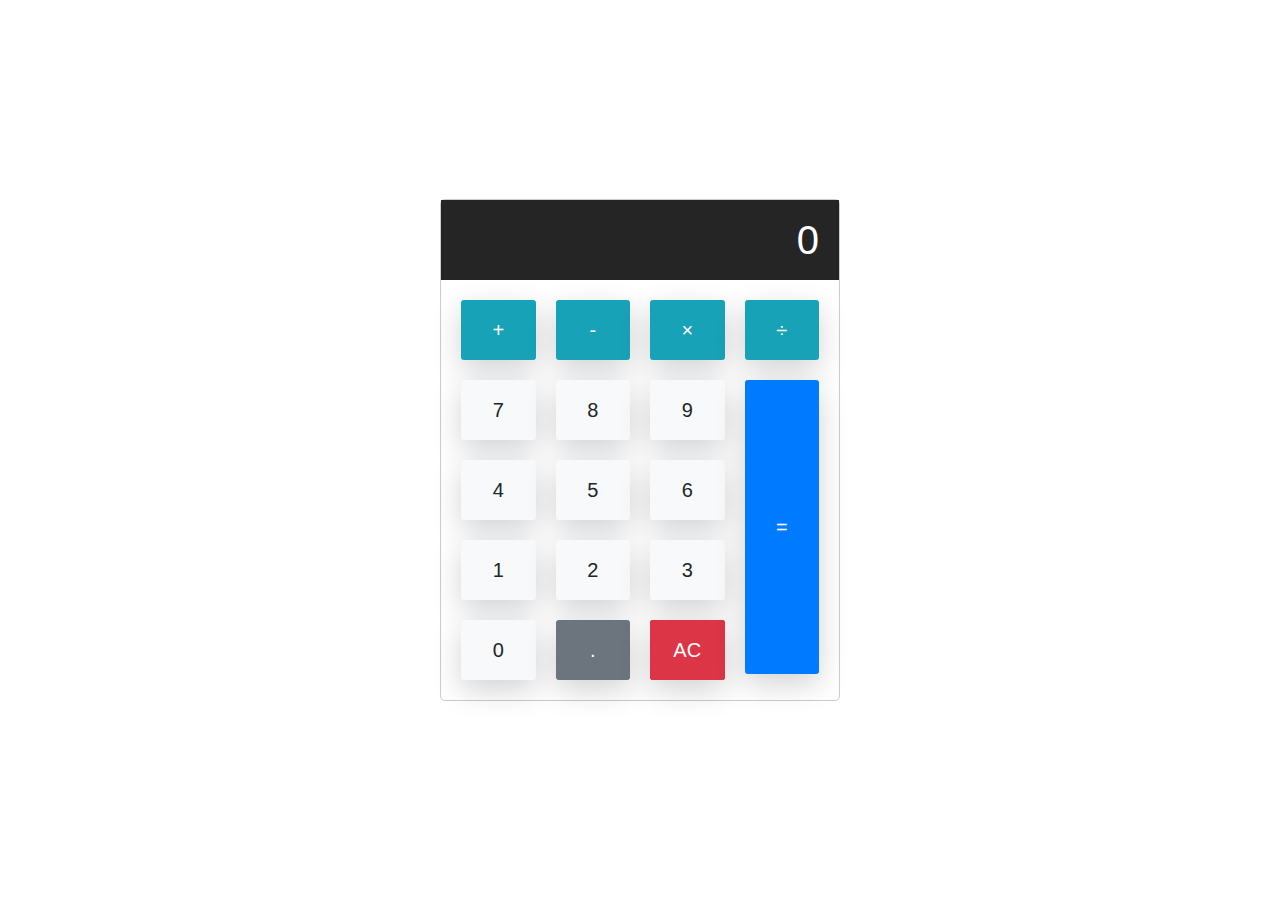
==== calculadora-desafio/index.html @ d7a13a21 "Desafio 01 - Projeto calculadora" ====
<!doctype html>
<html lang="pt-br">
  <head>
    <!-- Required meta tags -->
    <meta charset="utf-8">
    <meta name="viewport" content="width=device-width, initial-scale=1, shrink-to-fit=no">

    <!-- Bootstrap CSS -->
    <link rel="stylesheet" href="https://stackpath.bootstrapcdn.com/bootstrap/4.5.2/css/bootstrap.min.css" integrity="sha384-JcKb8q3iqJ61gNV9KGb8thSsNjpSL0n8PARn9HuZOnIxN0hoP+VmmDGMN5t9UJ0Z" crossorigin="anonymous">

    <link rel="stylesheet" href="css/styles.css">


    <title>Desafio 01 - Projeto calculadora</title>
  </head>
  <body>
    <div class="calculator card">

        <input type="text" id="calculator-screen" class="calculator-screen" value="0" disabled />
    
        <div class="calculator-keys">
    
          <button type="button" class="btn btn-info shadow-lg" value="+" onclick="inputValue(this.value)">+</button>
          <button type="button" class="btn btn-info shadow-lg" value="-" onclick="inputValue(this.value)">-</button>
          <button type="button" class="btn btn-info shadow-lg" value="*" onclick="inputValue(this.value)">&times;</button>
          <button type="button" class="btn btn-info shadow-lg" value="/" onclick="inputValue(this.value)">&divide;</button>
    
          <button type="button" value="7" class="btn btn-light shadow-lg" onclick="inputValue(this.value)">7</button>
          <button type="button" value="8" class="btn btn-light shadow-lg" onclick="inputValue(this.value)">8</button>
          <button type="button" value="9" class="btn btn-light shadow-lg" onclick="inputValue(this.value)">9</button>
    
    
          <button type="button" value="4" class="btn btn-light shadow-lg" onclick="inputValue(this.value)">4</button>
          <button type="button" value="5" class="btn btn-light shadow-lg" onclick="inputValue(this.value)">5</button>
          <button type="button" value="6" class="btn btn-light shadow-lg" onclick="inputValue(this.value)">6</button>
    
    
          <button type="button" value="1" class="btn btn-light shadow-lg" onclick="inputValue(this.value)">1</button>
          <button type="button" value="2" class="btn btn-light shadow-lg" onclick="inputValue(this.value)">2</button>
          <button type="button" value="3" class="btn btn-light shadow-lg" onclick="inputValue(this.value)">3</button>
    
    
          <button type="button" value="0" class="btn btn-light shadow-lg" onclick="inputValue(this.value)">0</button>
          <button type="button" class="decimal btn btn-secondary shadow-lg" value="." onclick="inputValue(this.value)">.</button>
          <button type="button" class="all-clear btn btn-danger btn-sm shadow-lg" onclick="limpaDisplay()">AC</button>
    
          <button type="button" class="equal-sign btn btn-primary shadow-lg" onclick="calcular()">=</button>
    
        </div>
      </div>

    <!-- Optional JavaScript -->
    <!-- jQuery first, then Popper.js, then Bootstrap JS -->
    <script src="https://code.jquery.com/jquery-3.5.1.slim.min.js" integrity="sha384-DfXdz2htPH0lsSSs5nCTpuj/zy4C+OGpamoFVy38MVBnE+IbbVYUew+OrCXaRkfj" crossorigin="anonymous"></script>
    <script src="https://cdn.jsdelivr.net/npm/popper.js@1.16.1/dist/umd/popper.min.js" integrity="sha384-9/reFTGAW83EW2RDu2S0VKaIzap3H66lZH81PoYlFhbGU+6BZp6G7niu735Sk7lN" crossorigin="anonymous"></script>
    <script src="https://stackpath.bootstrapcdn.com/bootstrap/4.5.2/js/bootstrap.min.js" integrity="sha384-B4gt1jrGC7Jh4AgTPSdUtOBvfO8shuf57BaghqFfPlYxofvL8/KUEfYiJOMMV+rV" crossorigin="anonymous"></script>
    <script type="text/javascript" src="js/scripts.js"></script>

</body>
</html>
---- calculadora-desafio/css/styles.css ----
html {
    font-size: 62.5%;
    box-sizing: border-box;
  }

  *,
  *::before,
  *::after {
    margin: 0;
    padding: 0;
    box-sizing: inherit;
  }

  .calculator {
    border: 1px solid #ccc;
    border-radius: 5px;
    position: absolute;
    top: 50%;
    left: 50%;
    transform: translate(-50%, -50%);
    width: 400px;
  }

  .calculator-screen {
    width: 100%;
    height: 80px;
    border: none;
    background-color: #252525;
    color: #fff;
    text-align: right;
    padding-right: 20px;
    padding-left: 10px;
    font-size: 4rem;
  }

  button {
    height: 60px;
    font-size: 2rem!important;
  }

  .equal-sign {
    height: 98%;
    grid-area: 2 / 4 / 6 / 5;
  }

  .calculator-keys {
    display: grid;
    grid-template-columns: repeat(4, 1fr);
    grid-gap: 20px;
    padding: 20px;
  }
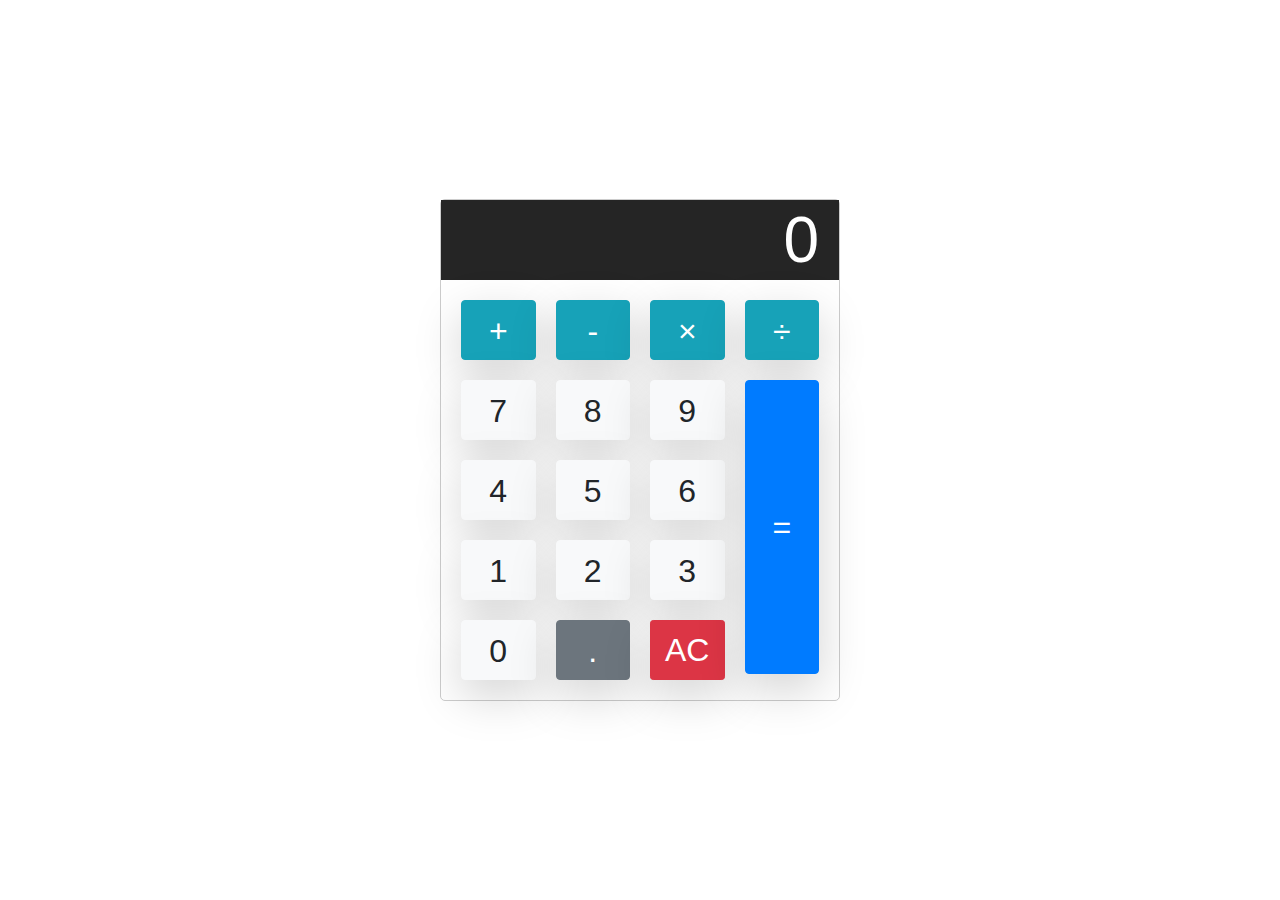
==== commit ca81d831: "capturando os eventos do teclado" ====
--- a/calculadora-desafio/index.html
+++ b/calculadora-desafio/index.html
@@ -20,32 +20,52 @@
     
         <div class="calculator-keys">
     
-          <button type="button" class="btn btn-info shadow-lg" value="+" onclick="inputValue(this.value)">+</button>
-          <button type="button" class="btn btn-info shadow-lg" value="-" onclick="inputValue(this.value)">-</button>
-          <button type="button" class="btn btn-info shadow-lg" value="*" onclick="inputValue(this.value)">&times;</button>
-          <button type="button" class="btn btn-info shadow-lg" value="/" onclick="inputValue(this.value)">&divide;</button>
+          <button type="button" class="calculator-button btn btn-info shadow-lg" value="+" onclick="inputValue(this.value)">+</button>
+          <button type="button" class="calculator-button btn btn-info shadow-lg" value="-" onclick="inputValue(this.value)">-</button>
+          <button type="button" class="calculator-button btn btn-info shadow-lg" value="*" onclick="inputValue(this.value)">&times;</button>
+          <button type="button" class="calculator-button btn btn-info shadow-lg" value="/" onclick="inputValue(this.value)">&divide;</button>
     
-          <button type="button" value="7" class="btn btn-light shadow-lg" onclick="inputValue(this.value)">7</button>
-          <button type="button" value="8" class="btn btn-light shadow-lg" onclick="inputValue(this.value)">8</button>
-          <button type="button" value="9" class="btn btn-light shadow-lg" onclick="inputValue(this.value)">9</button>
+          <button type="button" value="7" class="calculator-button btn btn-light shadow-lg" onclick="inputValue(this.value)">7</button>
+          <button type="button" value="8" class="calculator-button btn btn-light shadow-lg" onclick="inputValue(this.value)">8</button>
+          <button type="button" value="9" class="calculator-button btn btn-light shadow-lg" onclick="inputValue(this.value)">9</button>
     
     
-          <button type="button" value="4" class="btn btn-light shadow-lg" onclick="inputValue(this.value)">4</button>
-          <button type="button" value="5" class="btn btn-light shadow-lg" onclick="inputValue(this.value)">5</button>
-          <button type="button" value="6" class="btn btn-light shadow-lg" onclick="inputValue(this.value)">6</button>
+          <button type="button" value="4" class="calculator-button btn btn-light shadow-lg" onclick="inputValue(this.value)">4</button>
+          <button type="button" value="5" class="calculator-button btn btn-light shadow-lg" onclick="inputValue(this.value)">5</button>
+          <button type="button" value="6" class="calculator-button btn btn-light shadow-lg" onclick="inputValue(this.value)">6</button>
     
     
-          <button type="button" value="1" class="btn btn-light shadow-lg" onclick="inputValue(this.value)">1</button>
-          <button type="button" value="2" class="btn btn-light shadow-lg" onclick="inputValue(this.value)">2</button>
-          <button type="button" value="3" class="btn btn-light shadow-lg" onclick="inputValue(this.value)">3</button>
+          <button type="button" value="1" class="calculator-button btn btn-light shadow-lg" onclick="inputValue(this.value)">1</button>
+          <button type="button" value="2" class="calculator-button btn btn-light shadow-lg" onclick="inputValue(this.value)">2</button>
+          <button type="button" value="3" class="calculator-button btn btn-light shadow-lg" onclick="inputValue(this.value)">3</button>
     
     
-          <button type="button" value="0" class="btn btn-light shadow-lg" onclick="inputValue(this.value)">0</button>
-          <button type="button" class="decimal btn btn-secondary shadow-lg" value="." onclick="inputValue(this.value)">.</button>
-          <button type="button" class="all-clear btn btn-danger btn-sm shadow-lg" onclick="limpaDisplay()">AC</button>
+          <button type="button" value="0" class="calculator-button btn btn-light shadow-lg" onclick="inputValue(this.value)">0</button>
+          <button type="button" class="decimal calculator-button btn btn-secondary shadow-lg" value="." onclick="inputValue(this.value)">.</button>
+          <button type="button" class="all-clear calculator-button btn btn-danger btn-sm shadow-lg" onclick="limpaDisplay()">AC</button>
     
-          <button type="button" class="equal-sign btn btn-primary shadow-lg" onclick="calcular()">=</button>
+          <button type="button" class="equal-sign calculator-button btn btn-primary shadow-lg" onclick="calcular()">=</button>
     
+        </div>
+      </div>
+
+      <input type="hidden" id="btn-show-modal" data-toggle="modal" data-target="#modal-error" />
+
+      <!-- Modal -->
+      <div class="modal fade" id="modal-error" data-backdrop="static" data-keyboard="false" tabindex="-1" aria-labelledby="staticBackdropLabel" aria-hidden="true">
+        <div class="modal-dialog">
+          <div class="modal-content">
+            <div class="modal-header bg-danger text-light">
+              <h5 class="modal-title" id="staticBackdropLabel">Erro</h5>
+              <button type="button" class="close" data-dismiss="modal" aria-label="Close">
+                <span aria-hidden="true">&times;</span>
+              </button>
+            </div>
+            <div class="modal-body">
+              <h4>Erro de expreção</h4>
+              <p id="error-description" class="lead">Unexpected number</p>
+            </div>
+          </div>
         </div>
       </div>
 
--- a/calculadora-desafio/css/styles.css
+++ b/calculadora-desafio/css/styles.css
@@ -1,14 +1,19 @@
-html {
-    font-size: 62.5%;
-    box-sizing: border-box;
-  }
-
   *,
   *::before,
   *::after {
     margin: 0;
     padding: 0;
     box-sizing: inherit;
+  }
+
+
+  button, button:focus, button:active {
+    outline: none !important;
+ }
+
+  .calculator {
+    font-size: 62.5%;
+    box-sizing: border-box;
   }
 
   .calculator {
@@ -33,7 +38,7 @@
     font-size: 4rem;
   }
 
-  button {
+  .calculator-button {
     height: 60px;
     font-size: 2rem!important;
   }
